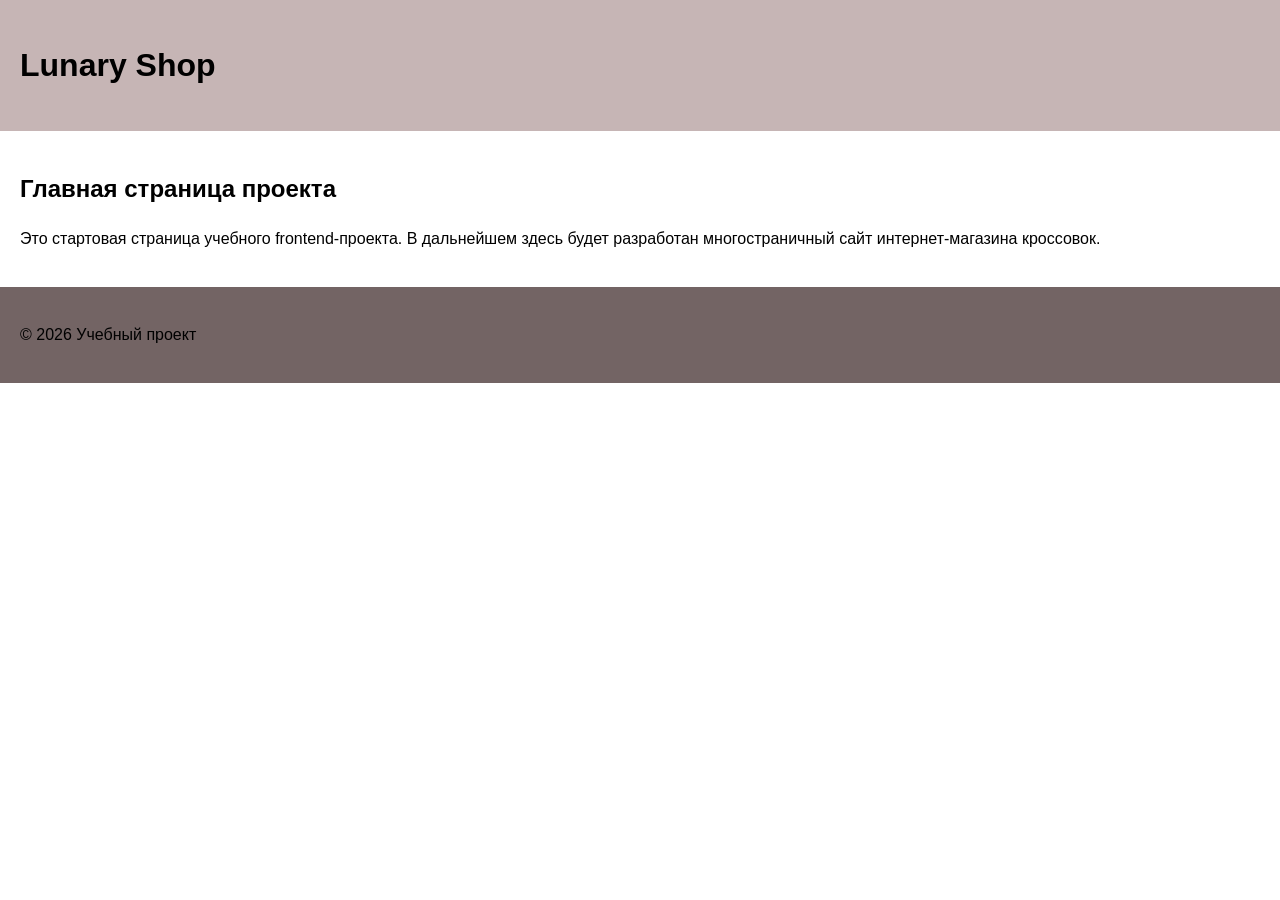
==== index.html @ 233e8001 "feat: initialize frontend project structure" ====
<!DOCTYPE html>
<html lang="ru">
<head>
  <meta charset="UTF-8">
  <meta name="viewport" content="width=device-width, initial-scale=1.0">
  <title>Lunary Shop: каталог кроссовок</title>
  <link rel="stylesheet" href="css/style.css">
</head>
<body>
  <header>
    <h1>Lunary Shop</h1>
  </header>

  <main>
    <section>
      <h2>Главная страница проекта</h2>
      <p>
        Это стартовая страница учебного frontend-проекта.
        В дальнейшем здесь будет разработан многостраничный сайт
        интернет-магазина кроссовок.
      </p>
    </section>
  </main>

  <footer>
    <p>&copy; 2026 Учебный проект</p>
  </footer>
</body>
</html>
---- css/style.css ----
body {
  margin: 0;
  font-family: Arial, sans-serif;
  line-height: 1.5;
}

header,
main,
footer {
  padding: 20px;
}

header {
  background-color: #c6b5b5;
}

footer {
  background-color: #736464;
}
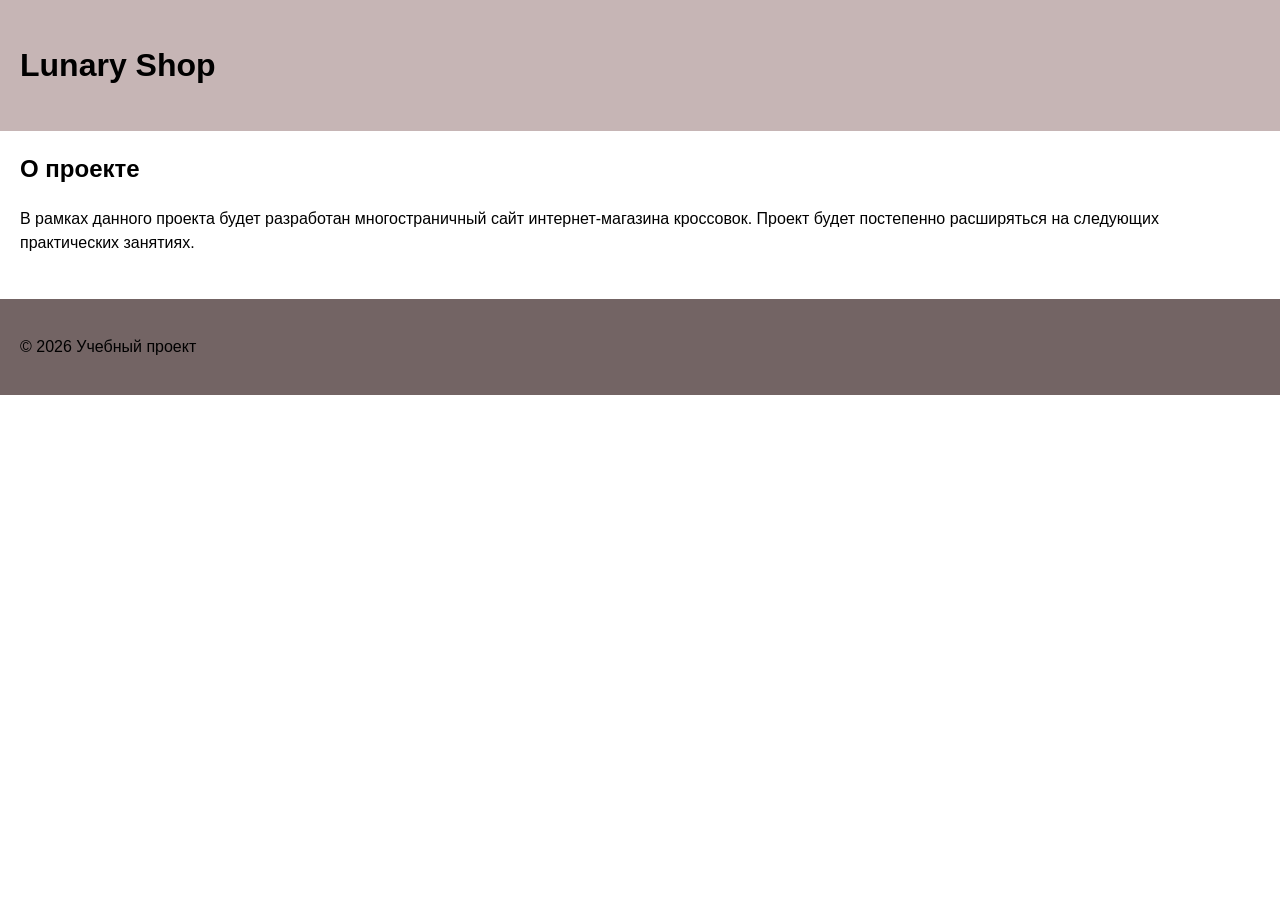
==== commit 8980ffa5: "feat: add project description section" ====
--- a/index.html
+++ b/index.html
@@ -13,11 +13,14 @@
 
   <main>
     <section>
-      <h2>Главная страница проекта</h2>
+          <section>
+      <h2>О проекте</h2>
       <p>
-        Это стартовая страница учебного frontend-проекта.
-        В дальнейшем здесь будет разработан многостраничный сайт
-        интернет-магазина кроссовок.
+        В рамках данного проекта будет разработан многостраничный сайт
+        интернет-магазина кроссовок. Проект будет постепенно
+        расширяться на следующих практических занятиях.
+      </p>
+    </section>
       </p>
     </section>
   </main>
--- a/css/style.css
+++ b/css/style.css
@@ -17,3 +17,10 @@
 footer {
   background-color: #736464;
 }
+section {
+  margin-bottom: 24px;
+}
+
+section h2 {
+  margin-top: 0;
+}
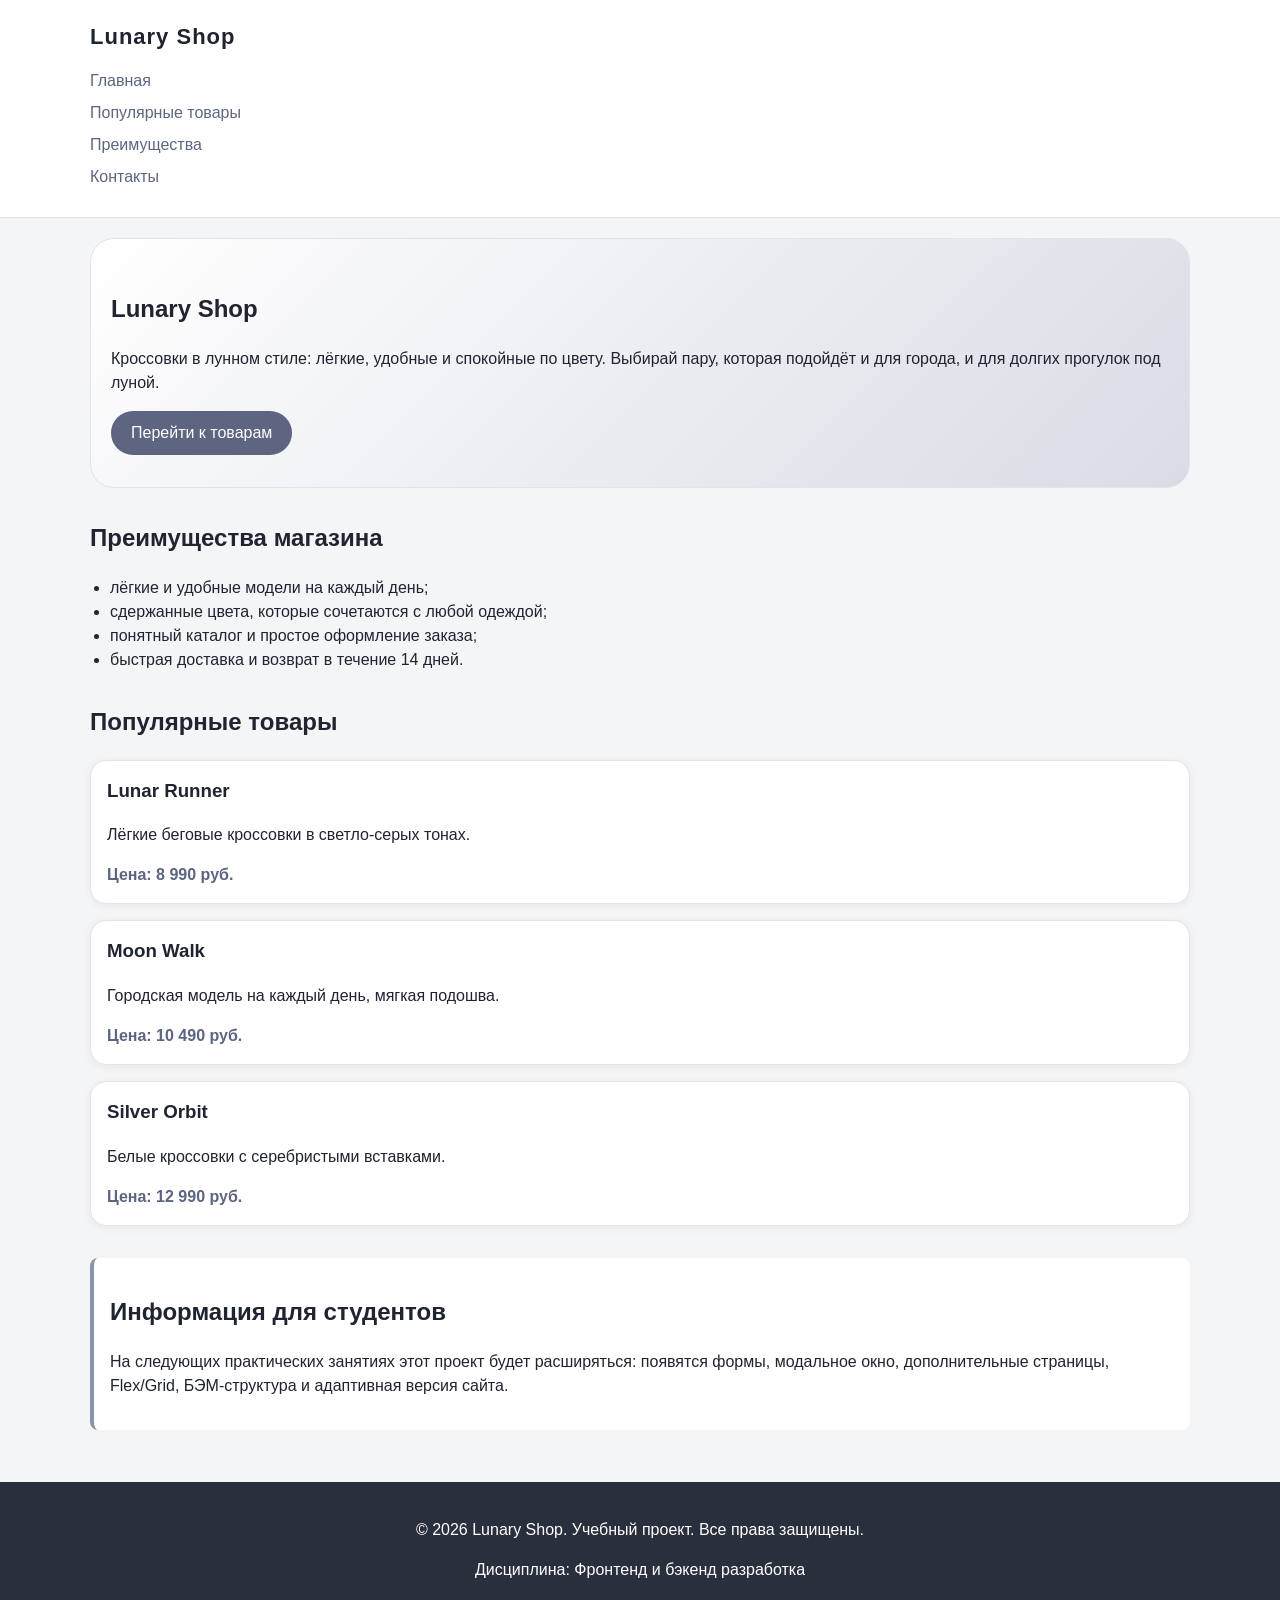
==== commit 34e13d39: "feat: add semantic HTML structure and base CSS styles" ====
--- a/index.html
+++ b/index.html
@@ -3,30 +3,82 @@
 <head>
   <meta charset="UTF-8">
   <meta name="viewport" content="width=device-width, initial-scale=1.0">
-  <title>Lunary Shop: каталог кроссовок</title>
+  <title>Lunary Shop: интернет-магазин кроссовок</title>
   <link rel="stylesheet" href="css/style.css">
 </head>
 <body>
   <header>
-    <h1>Lunary Shop</h1>
+    <div class="site-header">
+      <a class="site-logo" href="index.html">Lunary Shop</a>
+
+      <nav class="site-nav" aria-label="Основная навигация">
+        <ul class="site-nav__list">
+          <li><a href="index.html">Главная</a></li>
+          <li><a href="#popular">Популярные товары</a></li>
+          <li><a href="#advantages">Преимущества</a></li>
+          <li><a href="#contacts">Контакты</a></li>
+        </ul>
+      </nav>
+    </div>
   </header>
 
   <main>
-    <section>
-          <section>
-      <h2>О проекте</h2>
+    <section class="hero">
+      <h1>Lunary Shop</h1>
       <p>
-        В рамках данного проекта будет разработан многостраничный сайт
-        интернет-магазина кроссовок. Проект будет постепенно
-        расширяться на следующих практических занятиях.
+        Кроссовки в лунном стиле: лёгкие, удобные и спокойные по цвету.
+        Выбирай пару, которая подойдёт и для города, и для долгих прогулок
+        под луной.
       </p>
+      <a class="button" href="#popular">Перейти к товарам</a>
     </section>
+
+    <section class="section" id="advantages">
+      <h2>Преимущества магазина</h2>
+
+      <ul class="advantages-list">
+        <li>лёгкие и удобные модели на каждый день;</li>
+        <li>сдержанные цвета, которые сочетаются с любой одеждой;</li>
+        <li>понятный каталог и простое оформление заказа;</li>
+        <li>быстрая доставка и возврат в течение 14 дней.</li>
+      </ul>
+    </section>
+
+    <section class="section" id="popular">
+      <h2>Популярные товары</h2>
+
+      <article class="product-card">
+        <h3>Lunar Runner</h3>
+        <p>Лёгкие беговые кроссовки в светло-серых тонах.</p>
+        <p class="product-card__price">Цена: 8 990 руб.</p>
+      </article>
+
+      <article class="product-card">
+        <h3>Moon Walk</h3>
+        <p>Городская модель на каждый день, мягкая подошва.</p>
+        <p class="product-card__price">Цена: 10 490 руб.</p>
+      </article>
+
+      <article class="product-card">
+        <h3>Silver Orbit</h3>
+        <p>Белые кроссовки с серебристыми вставками.</p>
+        <p class="product-card__price">Цена: 12 990 руб.</p>
+      </article>
+    </section>
+
+    <aside class="aside-info">
+      <h2>Информация для студентов</h2>
+      <p>
+        На следующих практических занятиях этот проект будет расширяться:
+        появятся формы, модальное окно, дополнительные страницы, Flex/Grid,
+        БЭМ-структура и адаптивная версия сайта.
       </p>
-    </section>
+    </aside>
   </main>
 
-  <footer>
-    <p>&copy; 2026 Учебный проект</p>
+  <footer id="contacts">
+    <p>&copy; 2026 Lunary Shop. Учебный проект. Все права защищены.</p>
+    <p>Дисциплина: Фронтенд и бэкенд разработка</p>
   </footer>
 </body>
 </html>
--- a/css/style.css
+++ b/css/style.css
@@ -1,7 +1,14 @@
+
+* {
+  box-sizing: border-box;
+}
+
 body {
   margin: 0;
   font-family: Arial, sans-serif;
   line-height: 1.5;
+  color: #1f2430;
+  background-color: #f4f5f7;
 }
 
 header,
@@ -10,17 +17,124 @@
   padding: 20px;
 }
 
+
 header {
-  background-color: #c6b5b5;
+  background-color: #ffffff;
+  border-bottom: 1px solid #e2e4ea;
 }
 
+
 footer {
-  background-color: #736464;
-}
-section {
-  margin-bottom: 24px;
+  background-color: #2a2f3d;
+  color: #ffffff;
+  text-align: center;
 }
 
-section h2 {
+
+.site-header {
+  max-width: 1100px;
+  margin: 0 auto;
+}
+
+
+.site-logo {
+  font-size: 22px;
+  font-weight: bold;
+  letter-spacing: 1px;
+  text-decoration: none;
+  color: #1f2430;
+}
+
+
+.site-nav__list {
+  padding: 0;
+  margin: 16px 0 0;
+  list-style: none;
+}
+
+
+.site-nav__list li {
+  margin-bottom: 8px;
+}
+
+
+.site-nav__list a {
+  color: #5d6580;
+  text-decoration: none;
+}
+
+
+.site-nav__list a:hover {
+  text-decoration: underline;
+}
+
+
+.hero {
+  max-width: 1100px;
+  margin: 0 auto 32px;
+  padding: 32px 20px;
+  background: linear-gradient(135deg, #ffffff 0%, #d9dce5 100%);
+  border: 1px solid #e2e4ea;
+  border-radius: 24px;
+}
+
+
+.section {
+  max-width: 1100px;
+  margin: 0 auto 32px;
+}
+
+
+.section h2 {
   margin-top: 0;
 }
+
+.advantages-list {
+  padding-left: 20px;
+}
+
+
+.product-card {
+  margin-bottom: 16px;
+  padding: 16px;
+  border: 1px solid #e2e4ea;
+  border-radius: 16px;
+  background-color: #ffffff;
+  box-shadow: 0 2px 8px rgba(31, 36, 48, 0.06);
+}
+
+.product-card h3 {
+  margin-top: 0;
+}
+
+
+.product-card__price {
+  margin-bottom: 0;
+  font-weight: bold;
+  color: #5d6580;
+}
+
+
+.button {
+  display: inline-block;
+  padding: 10px 20px;
+  color: #ffffff;
+  background-color: #5d6580;
+  text-decoration: none;
+  border-radius: 999px;
+}
+
+
+.button:hover {
+  background-color: #2a2f3d;
+}
+
+
+.aside-info {
+  max-width: 1100px;
+  margin: 0 auto 32px;
+  padding: 16px;
+  border-left: 4px solid #8b93a7;
+  border-radius: 8px;
+  background-color: #ffffff;
+}
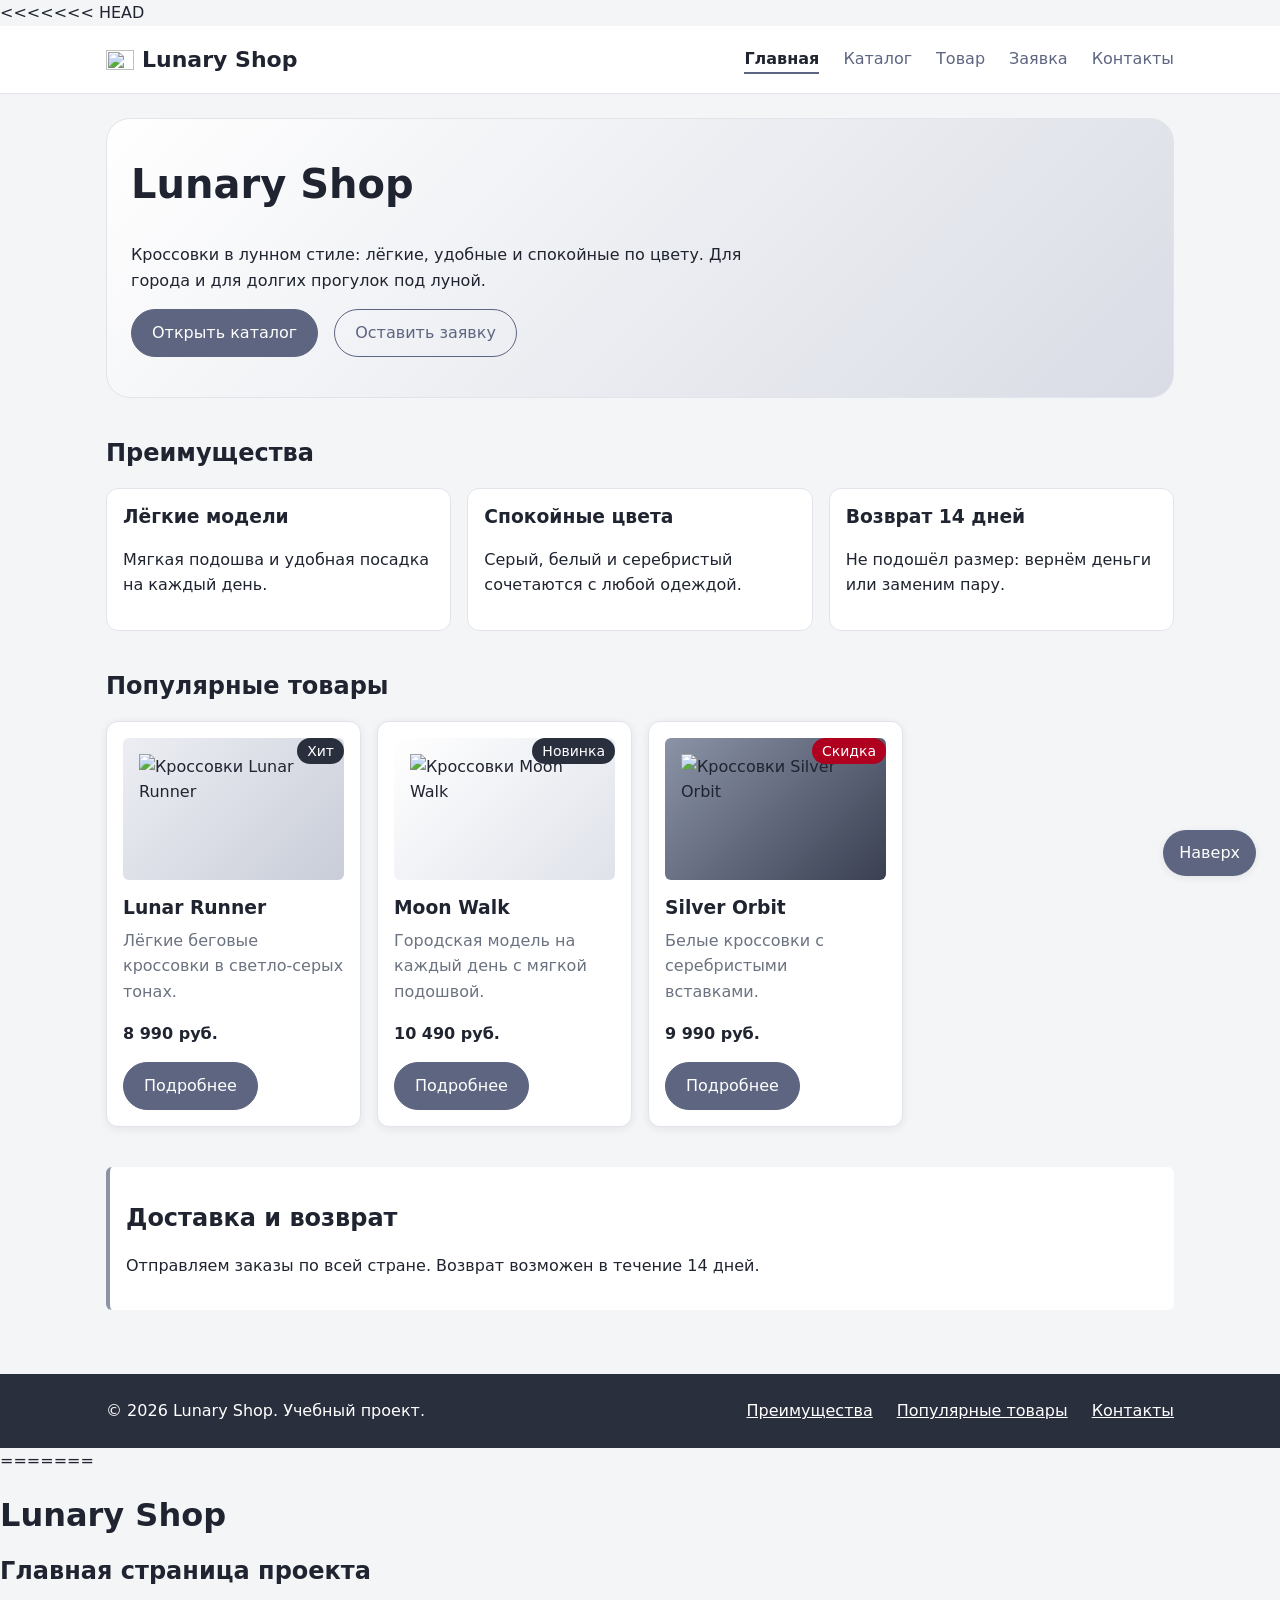
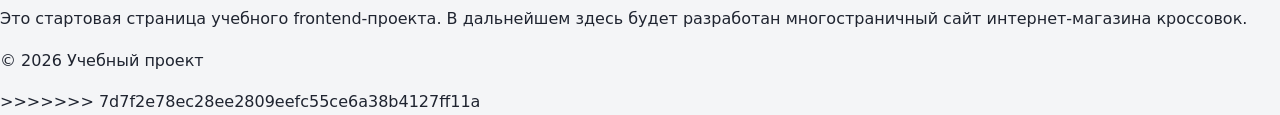
==== commit bb5dc9fe: "init: clean project" ====
--- a/index.html
+++ b/index.html
@@ -3,82 +3,112 @@
 <head>
   <meta charset="UTF-8">
   <meta name="viewport" content="width=device-width, initial-scale=1.0">
+<<<<<<< HEAD
   <title>Lunary Shop: интернет-магазин кроссовок</title>
+  <meta name="description" content="Кроссовки в лунном стиле: каталог, быстрая заявка и доставка.">
+  <link rel="stylesheet" href="css/style.css">
+</head>
+<body>
+  <a class="skip-link" href="#main">К содержимому</a>
+  <header class="site-header">
+    <div class="site-header__inner">
+      <a class="site-header__logo" href="index.html"><img src="images/moon.svg" alt="" width="28" height="28">Lunary Shop</a>
+      <nav class="site-nav" aria-label="Основная навигация">
+        <ul class="site-nav__list">
+          <li class="site-nav__item"><a class="site-nav__link site-nav__link--active" href="index.html">Главная</a></li>
+          <li class="site-nav__item"><a class="site-nav__link" href="catalog.html">Каталог</a></li>
+          <li class="site-nav__item"><a class="site-nav__link" href="product.html">Товар</a></li>
+          <li class="site-nav__item"><a class="site-nav__link" href="order.html">Заявка</a></li>
+          <li class="site-nav__item"><a class="site-nav__link" href="contacts.html">Контакты</a></li>
+        </ul>
+      </nav>
+    </div>
+  </header>
+  <main class="page" id="main">
+    <section class="hero">
+      <h1 class="hero__title">Lunary Shop</h1>
+      <p class="hero__text">Кроссовки в лунном стиле: лёгкие, удобные и спокойные по цвету. Для города и для долгих прогулок под луной.</p>
+      <div class="hero__actions">
+        <a class="button" href="catalog.html">Открыть каталог</a>
+        <a class="button button--ghost" href="order.html">Оставить заявку</a>
+      </div>
+    </section>
+    <section class="section" id="advantages">
+      <h2 class="section__title">Преимущества</h2>
+      <ul class="features">
+        <li class="features__item"><h3 class="features__title">Лёгкие модели</h3><p>Мягкая подошва и удобная посадка на каждый день.</p></li>
+        <li class="features__item"><h3 class="features__title">Спокойные цвета</h3><p>Серый, белый и серебристый сочетаются с любой одеждой.</p></li>
+        <li class="features__item"><h3 class="features__title">Возврат 14 дней</h3><p>Не подошёл размер: вернём деньги или заменим пару.</p></li>
+      </ul>
+    </section>
+    <section class="section" id="popular">
+      <h2 class="section__title">Популярные товары</h2>
+      <div class="product-grid">
+        <article class="product-card">
+          <span class="product-card__badge">Хит</span>
+          <div class="product-card__media product-card__media--silver"><img class="product-card__image" src="images/sneaker.svg" alt="Кроссовки Lunar Runner" width="200" height="117"></div>
+          <h3 class="product-card__title">Lunar Runner</h3>
+          <p class="product-card__description">Лёгкие беговые кроссовки в светло-серых тонах.</p>
+          <p class="product-card__price">8 990 руб.</p>
+          <a class="button product-card__button" href="product.html">Подробнее</a>
+        </article>
+        <article class="product-card">
+          <span class="product-card__badge">Новинка</span>
+          <div class="product-card__media product-card__media--pearl"><img class="product-card__image" src="images/sneaker.svg" alt="Кроссовки Moon Walk" width="200" height="117"></div>
+          <h3 class="product-card__title">Moon Walk</h3>
+          <p class="product-card__description">Городская модель на каждый день с мягкой подошвой.</p>
+          <p class="product-card__price">10 490 руб.</p>
+          <a class="button product-card__button" href="product.html">Подробнее</a>
+        </article>
+        <article class="product-card product-card--discount">
+          <span class="product-card__badge">Скидка</span>
+          <div class="product-card__media product-card__media--night"><img class="product-card__image" src="images/sneaker.svg" alt="Кроссовки Silver Orbit" width="200" height="117"></div>
+          <h3 class="product-card__title">Silver Orbit</h3>
+          <p class="product-card__description">Белые кроссовки с серебристыми вставками.</p>
+          <p class="product-card__price">9 990 руб.</p>
+          <a class="button product-card__button" href="product.html">Подробнее</a>
+        </article>
+      </div>
+    </section>
+    <aside class="aside-info">
+      <h2>Доставка и возврат</h2>
+      <p>Отправляем заказы по всей стране. Возврат возможен в течение 14 дней.</p>
+    </aside>
+  </main>
+  <footer class="site-footer" id="contacts">
+    <div class="site-footer__inner">
+      <p class="site-footer__text">&copy; 2026 Lunary Shop. Учебный проект.</p>
+      <ul class="site-footer__links">
+        <li><a class="site-footer__link" href="index.html#advantages">Преимущества</a></li>
+        <li><a class="site-footer__link" href="index.html#popular">Популярные товары</a></li>
+        <li><a class="site-footer__link" href="index.html#contacts">Контакты</a></li>
+      </ul>
+    </div>
+  </footer>
+  <a class="to-top" href="#main">Наверх</a>
+=======
+  <title>Lunary Shop: каталог кроссовок</title>
   <link rel="stylesheet" href="css/style.css">
 </head>
 <body>
   <header>
-    <div class="site-header">
-      <a class="site-logo" href="index.html">Lunary Shop</a>
-
-      <nav class="site-nav" aria-label="Основная навигация">
-        <ul class="site-nav__list">
-          <li><a href="index.html">Главная</a></li>
-          <li><a href="#popular">Популярные товары</a></li>
-          <li><a href="#advantages">Преимущества</a></li>
-          <li><a href="#contacts">Контакты</a></li>
-        </ul>
-      </nav>
-    </div>
+    <h1>Lunary Shop</h1>
   </header>
 
   <main>
-    <section class="hero">
-      <h1>Lunary Shop</h1>
+    <section>
+      <h2>Главная страница проекта</h2>
       <p>
-        Кроссовки в лунном стиле: лёгкие, удобные и спокойные по цвету.
-        Выбирай пару, которая подойдёт и для города, и для долгих прогулок
-        под луной.
+        Это стартовая страница учебного frontend-проекта.
+        В дальнейшем здесь будет разработан многостраничный сайт
+        интернет-магазина кроссовок.
       </p>
-      <a class="button" href="#popular">Перейти к товарам</a>
     </section>
-
-    <section class="section" id="advantages">
-      <h2>Преимущества магазина</h2>
-
-      <ul class="advantages-list">
-        <li>лёгкие и удобные модели на каждый день;</li>
-        <li>сдержанные цвета, которые сочетаются с любой одеждой;</li>
-        <li>понятный каталог и простое оформление заказа;</li>
-        <li>быстрая доставка и возврат в течение 14 дней.</li>
-      </ul>
-    </section>
-
-    <section class="section" id="popular">
-      <h2>Популярные товары</h2>
-
-      <article class="product-card">
-        <h3>Lunar Runner</h3>
-        <p>Лёгкие беговые кроссовки в светло-серых тонах.</p>
-        <p class="product-card__price">Цена: 8 990 руб.</p>
-      </article>
-
-      <article class="product-card">
-        <h3>Moon Walk</h3>
-        <p>Городская модель на каждый день, мягкая подошва.</p>
-        <p class="product-card__price">Цена: 10 490 руб.</p>
-      </article>
-
-      <article class="product-card">
-        <h3>Silver Orbit</h3>
-        <p>Белые кроссовки с серебристыми вставками.</p>
-        <p class="product-card__price">Цена: 12 990 руб.</p>
-      </article>
-    </section>
-
-    <aside class="aside-info">
-      <h2>Информация для студентов</h2>
-      <p>
-        На следующих практических занятиях этот проект будет расширяться:
-        появятся формы, модальное окно, дополнительные страницы, Flex/Grid,
-        БЭМ-структура и адаптивная версия сайта.
-      </p>
-    </aside>
   </main>
 
-  <footer id="contacts">
-    <p>&copy; 2026 Lunary Shop. Учебный проект. Все права защищены.</p>
-    <p>Дисциплина: Фронтенд и бэкенд разработка</p>
+  <footer>
+    <p>&copy; 2026 Учебный проект</p>
   </footer>
+>>>>>>> 7d7f2e78ec28ee2809eefc55ce6a38b4127ff11a
 </body>
 </html>
--- a/css/style.css
+++ b/css/style.css
@@ -1,14 +1,212 @@
-
-* {
-  box-sizing: border-box;
-}
+:root {
+  --color-bg: #f4f5f7;
+  --color-surface: #ffffff;
+  --color-text: #1f2430;
+  --color-muted: #6b7280;
+  --color-primary: #5d6580;
+  --color-primary-dark: #2a2f3d;
+  --color-accent: #8b93a7;
+  --color-border: #e2e4ea;
+  --color-danger: #b00020;
+  --color-success: #168a2f;
+  --space-sm: 8px;
+  --space-md: 16px;
+  --space-lg: 24px;
+  --space-xl: 40px;
+  --radius-sm: 6px;
+  --radius-md: 12px;
+  --radius-lg: 24px;
+  --shadow: 0 2px 8px rgba(31, 36, 48, 0.08);
+  --container: 1100px;
+}
+
+* { box-sizing: border-box; }
+
+body {
+  margin: 0;
+  font-family: system-ui, Arial, sans-serif;
+  line-height: 1.6;
+  color: var(--color-text);
+  background-color: var(--color-bg);
+}
+
+img { max-width: 100%; height: auto; }
+h1, h2, h3 { line-height: 1.25; }
+a { color: var(--color-primary); }
+
+a:focus-visible, button:focus-visible, input:focus-visible,
+select:focus-visible, textarea:focus-visible, summary:focus-visible {
+  outline: 2px solid var(--color-primary);
+  outline-offset: 3px;
+}
+
+.skip-link { position: absolute; left: -999px; top: 0; z-index: 200; }
+.skip-link:focus { left: var(--space-sm); top: var(--space-sm); padding: var(--space-sm); background: var(--color-surface); }
+
+.site-header {
+  position: sticky;
+  top: 0;
+  z-index: 20;
+  background-color: var(--color-surface);
+  border-bottom: 1px solid var(--color-border);
+}
+.site-header__inner {
+  display: flex;
+  flex-wrap: wrap;
+  align-items: center;
+  justify-content: space-between;
+  gap: var(--space-md);
+  max-width: var(--container);
+  margin: 0 auto;
+  padding: var(--space-md);
+}
+.site-header__logo {
+  display: flex;
+  align-items: center;
+  gap: var(--space-sm);
+  font-size: 22px;
+  font-weight: bold;
+  text-decoration: none;
+  color: var(--color-text);
+}
+
+.site-nav__list { display: flex; flex-wrap: wrap; gap: var(--space-lg); margin: 0; padding: 0; list-style: none; }
+.site-nav__link { padding-bottom: 4px; color: var(--color-primary); text-decoration: none; border-bottom: 2px solid transparent; }
+.site-nav__link:hover { border-bottom-color: var(--color-accent); }
+.site-nav__link--active { color: var(--color-text); font-weight: bold; border-bottom-color: var(--color-primary); }
+
+.page { max-width: var(--container); margin: 0 auto; padding: var(--space-lg) var(--space-md); }
+.section { margin: var(--space-xl) 0; }
+.section__title { margin-top: 0; }
+
+.breadcrumbs__list { display: flex; gap: var(--space-sm); margin: 0 0 var(--space-md); padding: 0; list-style: none; color: var(--color-muted); }
+.breadcrumbs__list li + li::before { content: "/"; margin-right: var(--space-sm); }
+
+.hero {
+  padding: var(--space-xl) var(--space-lg);
+  background: linear-gradient(135deg, #ffffff 0%, #d9dce5 100%);
+  border: 1px solid var(--color-border);
+  border-radius: var(--radius-lg);
+}
+.hero__title { margin-top: 0; font-size: 40px; }
+.hero__text { max-width: 60ch; }
+.hero__actions { display: flex; flex-wrap: wrap; gap: var(--space-md); }
+
+.button {
+  display: inline-block;
+  padding: 10px 20px;
+  border: 1px solid var(--color-primary);
+  border-radius: 999px;
+  background-color: var(--color-primary);
+  color: #ffffff;
+  font: inherit;
+  text-decoration: none;
+  cursor: pointer;
+}
+.button:hover { background-color: var(--color-primary-dark); border-color: var(--color-primary-dark); }
+.button:focus-visible { outline: 2px solid var(--color-primary); outline-offset: 3px; }
+.button--ghost { background-color: transparent; color: var(--color-primary); }
+.button--ghost:hover { color: #ffffff; }
+button:disabled, .button--disabled { opacity: 0.6; cursor: not-allowed; }
+
+.features { display: grid; grid-template-columns: repeat(auto-fit, minmax(220px, 1fr)); gap: var(--space-md); margin: 0; padding: 0; list-style: none; }
+.features__item { padding: var(--space-md); border: 1px solid var(--color-border); border-radius: var(--radius-md); background-color: var(--color-surface); }
+.features__title { margin-top: 0; }
+
+.product-grid { display: grid; grid-template-columns: repeat(auto-fill, minmax(240px, 1fr)); gap: var(--space-md); }
+
+.product-card {
+  position: relative;
+  display: flex;
+  flex-direction: column;
+  padding: var(--space-md);
+  border: 1px solid var(--color-border);
+  border-radius: var(--radius-md);
+  background-color: var(--color-surface);
+  box-shadow: var(--shadow);
+}
+.product-card:hover { border-color: var(--color-accent); }
+.product-card__badge {
+  position: absolute;
+  top: var(--space-md);
+  right: var(--space-md);
+  z-index: 1;
+  padding: 2px 10px;
+  border-radius: 999px;
+  background-color: var(--color-primary-dark);
+  color: #ffffff;
+  font-size: 14px;
+}
+.product-card--discount .product-card__badge { background-color: var(--color-danger); }
+.product-card__media { display: flex; justify-content: center; padding: var(--space-md); border-radius: var(--radius-sm); }
+.product-card__media--silver { background: linear-gradient(135deg, #eceef3, #c9cdd8); }
+.product-card__media--pearl { background: linear-gradient(135deg, #ffffff, #dfe2ea); }
+.product-card__media--night { background: linear-gradient(135deg, #8b93a7, #3a4052); }
+.product-card__title { margin: var(--space-md) 0 var(--space-sm); }
+.product-card__description { margin: 0 0 var(--space-md); color: var(--color-muted); }
+.product-card__price { margin: 0 0 var(--space-md); font-weight: bold; }
+.product-card__button { align-self: flex-start; margin-top: auto; }
+
+.aside-info { padding: var(--space-md); border-left: 4px solid var(--color-accent); border-radius: var(--radius-sm); background-color: var(--color-surface); }
+
+.catalog-layout { display: grid; grid-template-columns: 260px 1fr; gap: var(--space-lg); align-items: start; }
+.filters { position: sticky; top: 90px; padding: var(--space-md); border: 1px solid var(--color-border); border-radius: var(--radius-md); background-color: var(--color-surface); }
+.filters__title { margin-top: 0; }
+.filters__group { margin: 0 0 var(--space-md); padding: 0; border: 0; }
+.filters__option { display: block; }
+
+.product-page { display: grid; grid-template-columns: 1fr 1fr; gap: var(--space-lg); }
+.product-page__media { display: flex; align-items: center; justify-content: center; padding: var(--space-lg); border-radius: var(--radius-md); background: linear-gradient(135deg, #eceef3, #c9cdd8); }
+.product-page__badge { display: inline-block; padding: 2px 10px; border-radius: 999px; background-color: var(--color-primary-dark); color: #ffffff; font-size: 14px; }
+.product-page__title { margin: var(--space-sm) 0; }
+.product-page__price { font-size: 24px; font-weight: bold; }
+.product-page__actions { display: flex; flex-wrap: wrap; gap: var(--space-md); }
+
+.specs { width: 100%; border-collapse: collapse; background-color: var(--color-surface); }
+.specs caption { padding: var(--space-sm) 0; font-weight: bold; text-align: left; }
+.specs th, .specs td { padding: var(--space-sm) var(--space-md); border: 1px solid var(--color-border); text-align: left; }
+.specs thead th { background-color: var(--color-primary-dark); color: #ffffff; }
+.specs tbody tr:nth-child(even) { background-color: #f8f9fb; }
+
+.modal { display: none; position: fixed; inset: 0; z-index: 100; align-items: center; justify-content: center; padding: var(--space-md); }
+.modal:target { display: flex; }
+.modal__overlay { position: absolute; inset: 0; background-color: rgba(31, 36, 48, 0.6); }
+.modal__dialog { position: relative; z-index: 1; width: min(100%, 520px); max-height: 100%; overflow: auto; padding: var(--space-lg); border-radius: var(--radius-md); background-color: var(--color-surface); }
+
+.order-form { max-width: 560px; padding: var(--space-lg); border: 1px solid var(--color-border); border-radius: var(--radius-md); background-color: var(--color-surface); }
+.order-form__field { margin-bottom: var(--space-md); }
+.order-form__label { display: block; margin-bottom: 6px; }
+.order-form__input { width: 100%; padding: 10px 12px; border: 1px solid #c8ccd6; border-radius: var(--radius-sm); font: inherit; }
+.order-form__input:user-invalid { border-color: var(--color-danger); }
+.order-form__hint { display: block; color: var(--color-muted); }
+.order-form__actions { display: flex; gap: var(--space-md); margin-top: var(--space-lg); }
+.order-notice { display: none; max-width: 560px; padding: var(--space-md); border-left: 4px solid var(--color-success); background-color: #eefaf0; }
+.order-notice:target { display: block; }
+
+.contacts-layout { display: grid; grid-template-columns: 1fr 1fr; gap: var(--space-lg); }
+.contacts-card, .faq { padding: var(--space-lg); border: 1px solid var(--color-border); border-radius: var(--radius-md); background-color: var(--color-surface); }
+.contacts-list dt { font-weight: bold; }
+.contacts-list dd { margin: 0 0 var(--space-md); }
+.faq__item { padding: var(--space-sm) 0; border-bottom: 1px solid var(--color-border); }
+.faq__item summary { cursor: pointer; font-weight: bold; }
+
+.site-footer { margin-top: var(--space-xl); background-color: var(--color-primary-dark); color: #ffffff; }
+.site-footer__inner { display: flex; flex-wrap: wrap; align-items: center; justify-content: space-between; gap: var(--space-md); max-width: var(--container); margin: 0 auto; padding: var(--space-lg) var(--space-md); }
+.site-footer__text { margin: 0; }
+.site-footer__links { display: flex; flex-wrap: wrap; gap: var(--space-lg); margin: 0; padding: 0; list-style: none; }
+.site-footer__link { color: #ffffff; }
+
+.to-top { position: fixed; right: var(--space-lg); bottom: var(--space-lg); z-index: 30; padding: 10px 16px; border-radius: 999px; background-color: var(--color-primary); color: #ffffff; text-decoration: none; box-shadow: var(--shadow); }
+.to-top:hover { background-color: var(--color-primary-dark); }
+
+@media (max-width: 800px) {
+  .catalog-layout, .product-page, .contacts-layout { grid-template-columns: 1fr; }
+  .filters { position: static; }
 
 body {
   margin: 0;
   font-family: Arial, sans-serif;
   line-height: 1.5;
-  color: #1f2430;
-  background-color: #f4f5f7;
 }
 
 header,
@@ -17,124 +215,10 @@
   padding: 20px;
 }
 
-
 header {
-  background-color: #ffffff;
-  border-bottom: 1px solid #e2e4ea;
-}
-
+  background-color: #c6b5b5;
+}
 
 footer {
-  background-color: #2a2f3d;
-  color: #ffffff;
-  text-align: center;
-}
-
-
-.site-header {
-  max-width: 1100px;
-  margin: 0 auto;
-}
-
-
-.site-logo {
-  font-size: 22px;
-  font-weight: bold;
-  letter-spacing: 1px;
-  text-decoration: none;
-  color: #1f2430;
-}
-
-
-.site-nav__list {
-  padding: 0;
-  margin: 16px 0 0;
-  list-style: none;
-}
-
-
-.site-nav__list li {
-  margin-bottom: 8px;
-}
-
-
-.site-nav__list a {
-  color: #5d6580;
-  text-decoration: none;
-}
-
-
-.site-nav__list a:hover {
-  text-decoration: underline;
-}
-
-
-.hero {
-  max-width: 1100px;
-  margin: 0 auto 32px;
-  padding: 32px 20px;
-  background: linear-gradient(135deg, #ffffff 0%, #d9dce5 100%);
-  border: 1px solid #e2e4ea;
-  border-radius: 24px;
-}
-
-
-.section {
-  max-width: 1100px;
-  margin: 0 auto 32px;
-}
-
-
-.section h2 {
-  margin-top: 0;
-}
-
-.advantages-list {
-  padding-left: 20px;
-}
-
-
-.product-card {
-  margin-bottom: 16px;
-  padding: 16px;
-  border: 1px solid #e2e4ea;
-  border-radius: 16px;
-  background-color: #ffffff;
-  box-shadow: 0 2px 8px rgba(31, 36, 48, 0.06);
-}
-
-.product-card h3 {
-  margin-top: 0;
-}
-
-
-.product-card__price {
-  margin-bottom: 0;
-  font-weight: bold;
-  color: #5d6580;
-}
-
-
-.button {
-  display: inline-block;
-  padding: 10px 20px;
-  color: #ffffff;
-  background-color: #5d6580;
-  text-decoration: none;
-  border-radius: 999px;
-}
-
-
-.button:hover {
-  background-color: #2a2f3d;
-}
-
-
-.aside-info {
-  max-width: 1100px;
-  margin: 0 auto 32px;
-  padding: 16px;
-  border-left: 4px solid #8b93a7;
-  border-radius: 8px;
-  background-color: #ffffff;
-}
+  background-color: #736464;}
+}
--- a/css/style.css
+++ b/css/style.css
@@ -1,14 +1,212 @@
-
-* {
-  box-sizing: border-box;
-}
+:root {
+  --color-bg: #f4f5f7;
+  --color-surface: #ffffff;
+  --color-text: #1f2430;
+  --color-muted: #6b7280;
+  --color-primary: #5d6580;
+  --color-primary-dark: #2a2f3d;
+  --color-accent: #8b93a7;
+  --color-border: #e2e4ea;
+  --color-danger: #b00020;
+  --color-success: #168a2f;
+  --space-sm: 8px;
+  --space-md: 16px;
+  --space-lg: 24px;
+  --space-xl: 40px;
+  --radius-sm: 6px;
+  --radius-md: 12px;
+  --radius-lg: 24px;
+  --shadow: 0 2px 8px rgba(31, 36, 48, 0.08);
+  --container: 1100px;
+}
+
+* { box-sizing: border-box; }
+
+body {
+  margin: 0;
+  font-family: system-ui, Arial, sans-serif;
+  line-height: 1.6;
+  color: var(--color-text);
+  background-color: var(--color-bg);
+}
+
+img { max-width: 100%; height: auto; }
+h1, h2, h3 { line-height: 1.25; }
+a { color: var(--color-primary); }
+
+a:focus-visible, button:focus-visible, input:focus-visible,
+select:focus-visible, textarea:focus-visible, summary:focus-visible {
+  outline: 2px solid var(--color-primary);
+  outline-offset: 3px;
+}
+
+.skip-link { position: absolute; left: -999px; top: 0; z-index: 200; }
+.skip-link:focus { left: var(--space-sm); top: var(--space-sm); padding: var(--space-sm); background: var(--color-surface); }
+
+.site-header {
+  position: sticky;
+  top: 0;
+  z-index: 20;
+  background-color: var(--color-surface);
+  border-bottom: 1px solid var(--color-border);
+}
+.site-header__inner {
+  display: flex;
+  flex-wrap: wrap;
+  align-items: center;
+  justify-content: space-between;
+  gap: var(--space-md);
+  max-width: var(--container);
+  margin: 0 auto;
+  padding: var(--space-md);
+}
+.site-header__logo {
+  display: flex;
+  align-items: center;
+  gap: var(--space-sm);
+  font-size: 22px;
+  font-weight: bold;
+  text-decoration: none;
+  color: var(--color-text);
+}
+
+.site-nav__list { display: flex; flex-wrap: wrap; gap: var(--space-lg); margin: 0; padding: 0; list-style: none; }
+.site-nav__link { padding-bottom: 4px; color: var(--color-primary); text-decoration: none; border-bottom: 2px solid transparent; }
+.site-nav__link:hover { border-bottom-color: var(--color-accent); }
+.site-nav__link--active { color: var(--color-text); font-weight: bold; border-bottom-color: var(--color-primary); }
+
+.page { max-width: var(--container); margin: 0 auto; padding: var(--space-lg) var(--space-md); }
+.section { margin: var(--space-xl) 0; }
+.section__title { margin-top: 0; }
+
+.breadcrumbs__list { display: flex; gap: var(--space-sm); margin: 0 0 var(--space-md); padding: 0; list-style: none; color: var(--color-muted); }
+.breadcrumbs__list li + li::before { content: "/"; margin-right: var(--space-sm); }
+
+.hero {
+  padding: var(--space-xl) var(--space-lg);
+  background: linear-gradient(135deg, #ffffff 0%, #d9dce5 100%);
+  border: 1px solid var(--color-border);
+  border-radius: var(--radius-lg);
+}
+.hero__title { margin-top: 0; font-size: 40px; }
+.hero__text { max-width: 60ch; }
+.hero__actions { display: flex; flex-wrap: wrap; gap: var(--space-md); }
+
+.button {
+  display: inline-block;
+  padding: 10px 20px;
+  border: 1px solid var(--color-primary);
+  border-radius: 999px;
+  background-color: var(--color-primary);
+  color: #ffffff;
+  font: inherit;
+  text-decoration: none;
+  cursor: pointer;
+}
+.button:hover { background-color: var(--color-primary-dark); border-color: var(--color-primary-dark); }
+.button:focus-visible { outline: 2px solid var(--color-primary); outline-offset: 3px; }
+.button--ghost { background-color: transparent; color: var(--color-primary); }
+.button--ghost:hover { color: #ffffff; }
+button:disabled, .button--disabled { opacity: 0.6; cursor: not-allowed; }
+
+.features { display: grid; grid-template-columns: repeat(auto-fit, minmax(220px, 1fr)); gap: var(--space-md); margin: 0; padding: 0; list-style: none; }
+.features__item { padding: var(--space-md); border: 1px solid var(--color-border); border-radius: var(--radius-md); background-color: var(--color-surface); }
+.features__title { margin-top: 0; }
+
+.product-grid { display: grid; grid-template-columns: repeat(auto-fill, minmax(240px, 1fr)); gap: var(--space-md); }
+
+.product-card {
+  position: relative;
+  display: flex;
+  flex-direction: column;
+  padding: var(--space-md);
+  border: 1px solid var(--color-border);
+  border-radius: var(--radius-md);
+  background-color: var(--color-surface);
+  box-shadow: var(--shadow);
+}
+.product-card:hover { border-color: var(--color-accent); }
+.product-card__badge {
+  position: absolute;
+  top: var(--space-md);
+  right: var(--space-md);
+  z-index: 1;
+  padding: 2px 10px;
+  border-radius: 999px;
+  background-color: var(--color-primary-dark);
+  color: #ffffff;
+  font-size: 14px;
+}
+.product-card--discount .product-card__badge { background-color: var(--color-danger); }
+.product-card__media { display: flex; justify-content: center; padding: var(--space-md); border-radius: var(--radius-sm); }
+.product-card__media--silver { background: linear-gradient(135deg, #eceef3, #c9cdd8); }
+.product-card__media--pearl { background: linear-gradient(135deg, #ffffff, #dfe2ea); }
+.product-card__media--night { background: linear-gradient(135deg, #8b93a7, #3a4052); }
+.product-card__title { margin: var(--space-md) 0 var(--space-sm); }
+.product-card__description { margin: 0 0 var(--space-md); color: var(--color-muted); }
+.product-card__price { margin: 0 0 var(--space-md); font-weight: bold; }
+.product-card__button { align-self: flex-start; margin-top: auto; }
+
+.aside-info { padding: var(--space-md); border-left: 4px solid var(--color-accent); border-radius: var(--radius-sm); background-color: var(--color-surface); }
+
+.catalog-layout { display: grid; grid-template-columns: 260px 1fr; gap: var(--space-lg); align-items: start; }
+.filters { position: sticky; top: 90px; padding: var(--space-md); border: 1px solid var(--color-border); border-radius: var(--radius-md); background-color: var(--color-surface); }
+.filters__title { margin-top: 0; }
+.filters__group { margin: 0 0 var(--space-md); padding: 0; border: 0; }
+.filters__option { display: block; }
+
+.product-page { display: grid; grid-template-columns: 1fr 1fr; gap: var(--space-lg); }
+.product-page__media { display: flex; align-items: center; justify-content: center; padding: var(--space-lg); border-radius: var(--radius-md); background: linear-gradient(135deg, #eceef3, #c9cdd8); }
+.product-page__badge { display: inline-block; padding: 2px 10px; border-radius: 999px; background-color: var(--color-primary-dark); color: #ffffff; font-size: 14px; }
+.product-page__title { margin: var(--space-sm) 0; }
+.product-page__price { font-size: 24px; font-weight: bold; }
+.product-page__actions { display: flex; flex-wrap: wrap; gap: var(--space-md); }
+
+.specs { width: 100%; border-collapse: collapse; background-color: var(--color-surface); }
+.specs caption { padding: var(--space-sm) 0; font-weight: bold; text-align: left; }
+.specs th, .specs td { padding: var(--space-sm) var(--space-md); border: 1px solid var(--color-border); text-align: left; }
+.specs thead th { background-color: var(--color-primary-dark); color: #ffffff; }
+.specs tbody tr:nth-child(even) { background-color: #f8f9fb; }
+
+.modal { display: none; position: fixed; inset: 0; z-index: 100; align-items: center; justify-content: center; padding: var(--space-md); }
+.modal:target { display: flex; }
+.modal__overlay { position: absolute; inset: 0; background-color: rgba(31, 36, 48, 0.6); }
+.modal__dialog { position: relative; z-index: 1; width: min(100%, 520px); max-height: 100%; overflow: auto; padding: var(--space-lg); border-radius: var(--radius-md); background-color: var(--color-surface); }
+
+.order-form { max-width: 560px; padding: var(--space-lg); border: 1px solid var(--color-border); border-radius: var(--radius-md); background-color: var(--color-surface); }
+.order-form__field { margin-bottom: var(--space-md); }
+.order-form__label { display: block; margin-bottom: 6px; }
+.order-form__input { width: 100%; padding: 10px 12px; border: 1px solid #c8ccd6; border-radius: var(--radius-sm); font: inherit; }
+.order-form__input:user-invalid { border-color: var(--color-danger); }
+.order-form__hint { display: block; color: var(--color-muted); }
+.order-form__actions { display: flex; gap: var(--space-md); margin-top: var(--space-lg); }
+.order-notice { display: none; max-width: 560px; padding: var(--space-md); border-left: 4px solid var(--color-success); background-color: #eefaf0; }
+.order-notice:target { display: block; }
+
+.contacts-layout { display: grid; grid-template-columns: 1fr 1fr; gap: var(--space-lg); }
+.contacts-card, .faq { padding: var(--space-lg); border: 1px solid var(--color-border); border-radius: var(--radius-md); background-color: var(--color-surface); }
+.contacts-list dt { font-weight: bold; }
+.contacts-list dd { margin: 0 0 var(--space-md); }
+.faq__item { padding: var(--space-sm) 0; border-bottom: 1px solid var(--color-border); }
+.faq__item summary { cursor: pointer; font-weight: bold; }
+
+.site-footer { margin-top: var(--space-xl); background-color: var(--color-primary-dark); color: #ffffff; }
+.site-footer__inner { display: flex; flex-wrap: wrap; align-items: center; justify-content: space-between; gap: var(--space-md); max-width: var(--container); margin: 0 auto; padding: var(--space-lg) var(--space-md); }
+.site-footer__text { margin: 0; }
+.site-footer__links { display: flex; flex-wrap: wrap; gap: var(--space-lg); margin: 0; padding: 0; list-style: none; }
+.site-footer__link { color: #ffffff; }
+
+.to-top { position: fixed; right: var(--space-lg); bottom: var(--space-lg); z-index: 30; padding: 10px 16px; border-radius: 999px; background-color: var(--color-primary); color: #ffffff; text-decoration: none; box-shadow: var(--shadow); }
+.to-top:hover { background-color: var(--color-primary-dark); }
+
+@media (max-width: 800px) {
+  .catalog-layout, .product-page, .contacts-layout { grid-template-columns: 1fr; }
+  .filters { position: static; }
 
 body {
   margin: 0;
   font-family: Arial, sans-serif;
   line-height: 1.5;
-  color: #1f2430;
-  background-color: #f4f5f7;
 }
 
 header,
@@ -17,124 +215,10 @@
   padding: 20px;
 }
 
-
 header {
-  background-color: #ffffff;
-  border-bottom: 1px solid #e2e4ea;
-}
-
+  background-color: #c6b5b5;
+}
 
 footer {
-  background-color: #2a2f3d;
-  color: #ffffff;
-  text-align: center;
-}
-
-
-.site-header {
-  max-width: 1100px;
-  margin: 0 auto;
-}
-
-
-.site-logo {
-  font-size: 22px;
-  font-weight: bold;
-  letter-spacing: 1px;
-  text-decoration: none;
-  color: #1f2430;
-}
-
-
-.site-nav__list {
-  padding: 0;
-  margin: 16px 0 0;
-  list-style: none;
-}
-
-
-.site-nav__list li {
-  margin-bottom: 8px;
-}
-
-
-.site-nav__list a {
-  color: #5d6580;
-  text-decoration: none;
-}
-
-
-.site-nav__list a:hover {
-  text-decoration: underline;
-}
-
-
-.hero {
-  max-width: 1100px;
-  margin: 0 auto 32px;
-  padding: 32px 20px;
-  background: linear-gradient(135deg, #ffffff 0%, #d9dce5 100%);
-  border: 1px solid #e2e4ea;
-  border-radius: 24px;
-}
-
-
-.section {
-  max-width: 1100px;
-  margin: 0 auto 32px;
-}
-
-
-.section h2 {
-  margin-top: 0;
-}
-
-.advantages-list {
-  padding-left: 20px;
-}
-
-
-.product-card {
-  margin-bottom: 16px;
-  padding: 16px;
-  border: 1px solid #e2e4ea;
-  border-radius: 16px;
-  background-color: #ffffff;
-  box-shadow: 0 2px 8px rgba(31, 36, 48, 0.06);
-}
-
-.product-card h3 {
-  margin-top: 0;
-}
-
-
-.product-card__price {
-  margin-bottom: 0;
-  font-weight: bold;
-  color: #5d6580;
-}
-
-
-.button {
-  display: inline-block;
-  padding: 10px 20px;
-  color: #ffffff;
-  background-color: #5d6580;
-  text-decoration: none;
-  border-radius: 999px;
-}
-
-
-.button:hover {
-  background-color: #2a2f3d;
-}
-
-
-.aside-info {
-  max-width: 1100px;
-  margin: 0 auto 32px;
-  padding: 16px;
-  border-left: 4px solid #8b93a7;
-  border-radius: 8px;
-  background-color: #ffffff;
-}
+  background-color: #736464;}
+}
